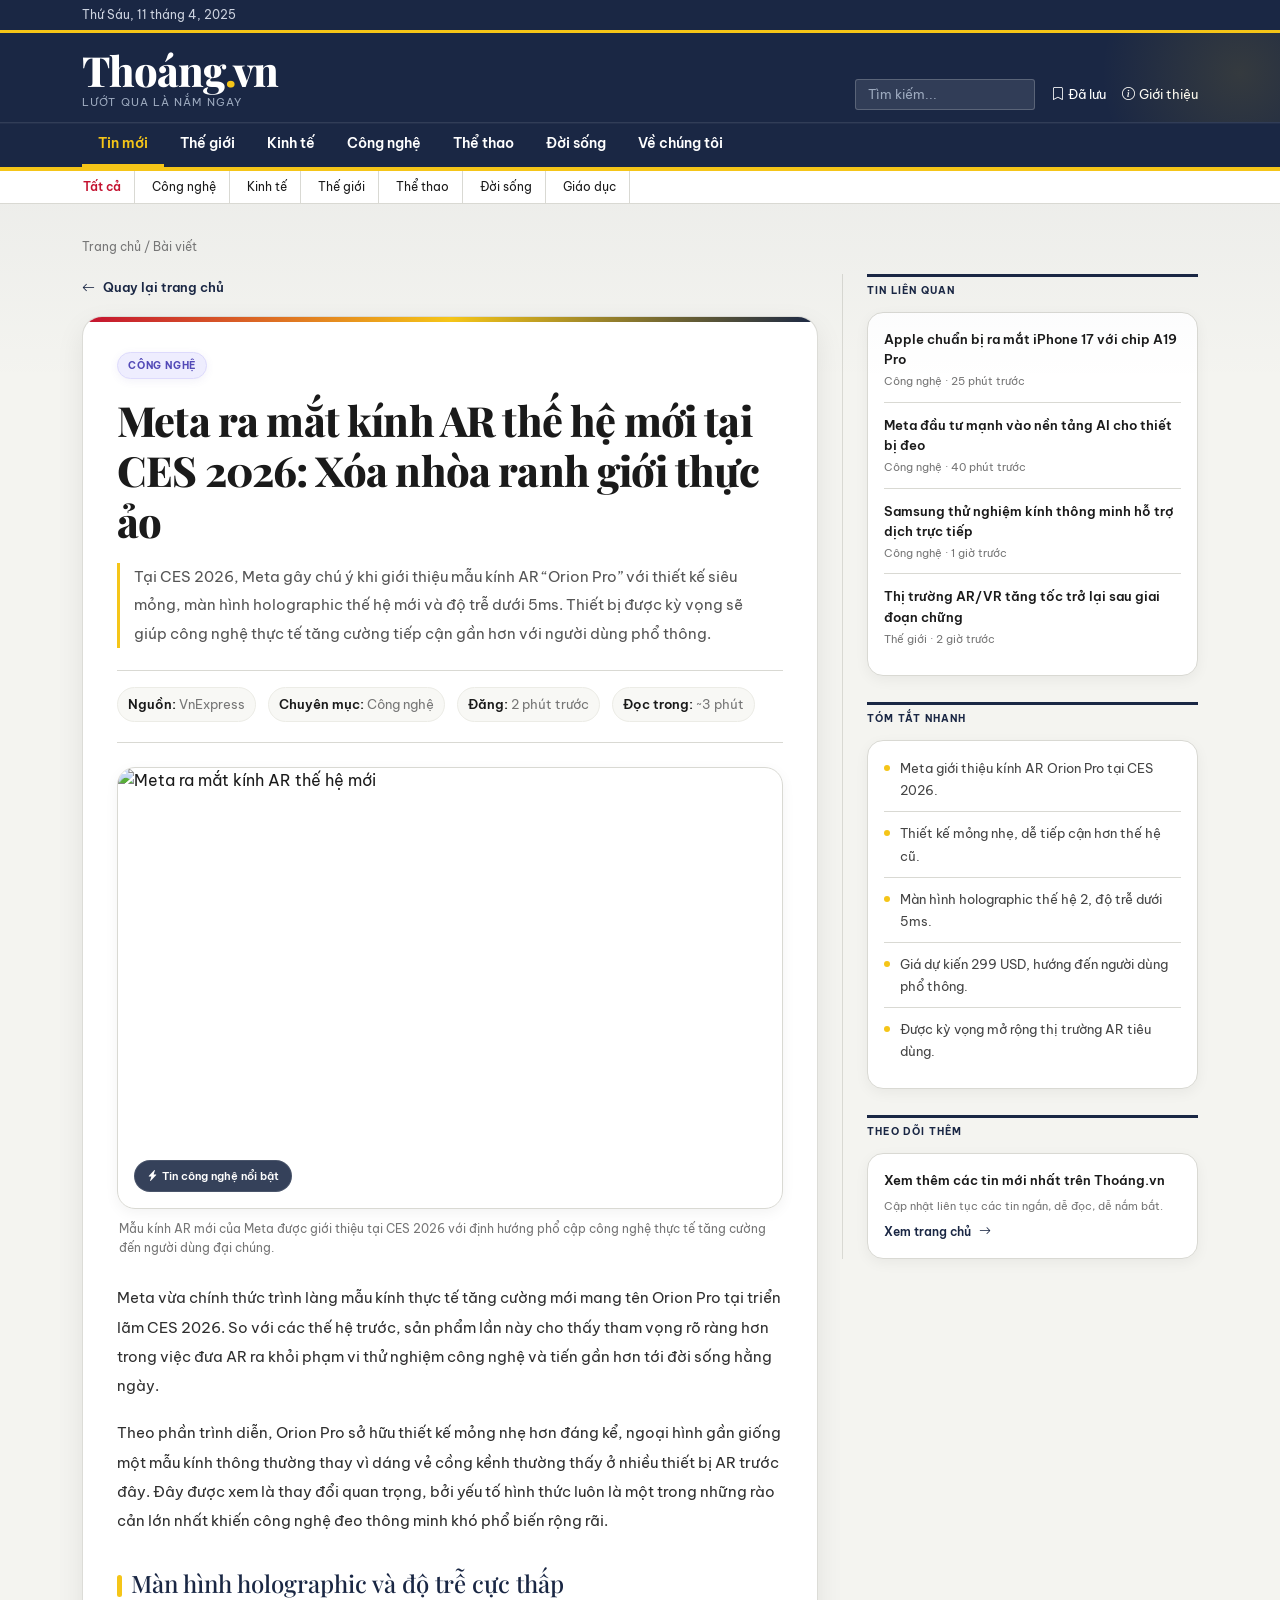
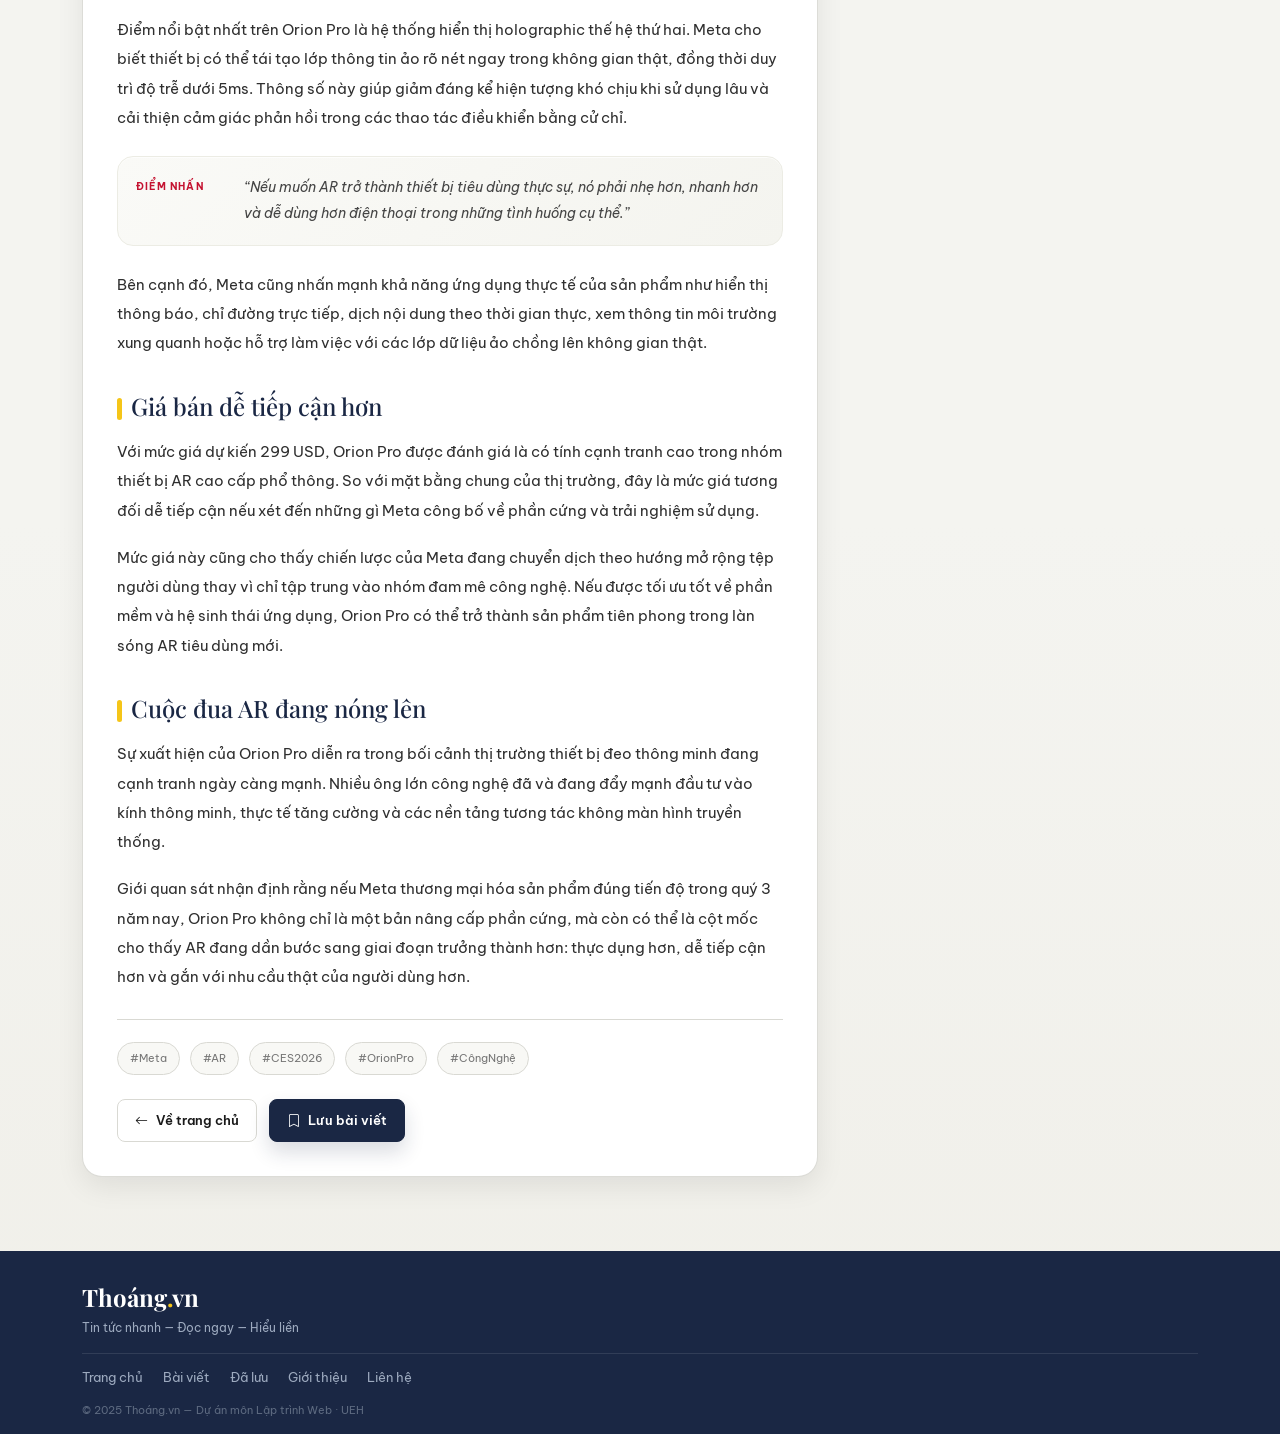
==== article.html @ 3b938985 "hoàn thành article.html" ====
<!DOCTYPE html>
<html lang="vi">
<head>
  <meta charset="UTF-8" />
  <meta name="viewport" content="width=device-width, initial-scale=1.0" />
  <title>Thoáng.vn — Bài viết</title>

  <link href="https://cdn.jsdelivr.net/npm/bootstrap@5.3.3/dist/css/bootstrap.min.css" rel="stylesheet" />
  <link href="https://cdn.jsdelivr.net/npm/bootstrap-icons@1.11.3/font/bootstrap-icons.min.css" rel="stylesheet" />
  <link href="https://fonts.googleapis.com/css2?family=Playfair+Display:wght@700;800&family=Be+Vietnam+Pro:wght@400;500;600&display=swap" rel="stylesheet" />

  <style>
    :root {
      --navy:  #1a2744;
      --red:   #c41230;
      --gold:  #f5c518;
      --bg:    #f4f4f0;
      --white: #ffffff;
      --border:#d9d9d3;
      --text:  #1a1a1a;
      --muted: #767676;
      --soft:  #f8f8f5;
      --shadow-sm: 0 4px 14px rgba(0,0,0,.05);
      --shadow-md: 0 10px 28px rgba(0,0,0,.08);
    }

    *, *::before, *::after {
      box-sizing: border-box;
      margin: 0;
      padding: 0;
    }

    html {
      scroll-behavior: smooth;
    }

    body {
      font-family: 'Be Vietnam Pro', sans-serif;
      background:
        linear-gradient(to bottom, #f4f4f0 0%, #f4f4f0 70%, #f0efe9 100%);
      color: var(--text);
    }

    a {
      text-decoration: none;
    }

    /* TOP BAR */
    .top-bar {
      background: var(--navy);
      border-bottom: 3px solid var(--gold);
      padding: 6px 0;
      font-size: 12px;
      color: #cdd3e0;
    }

    /* MASTHEAD */
    .masthead {
      background: var(--navy);
      padding: 16px 0 12px;
      position: relative;
      overflow: hidden;
    }

    .masthead::after {
      content: "";
      position: absolute;
      right: -100px;
      top: -100px;
      width: 280px;
      height: 280px;
      background: radial-gradient(circle, rgba(245,197,24,.12) 0%, rgba(245,197,24,0) 70%);
      pointer-events: none;
    }

    .masthead-logo {
      font-family: 'Playfair Display', serif;
      font-size: 2.6rem;
      font-weight: 800;
      color: #fff;
      letter-spacing: -1px;
      line-height: 1;
      position: relative;
      z-index: 2;
    }

    .masthead-logo span {
      color: var(--gold);
    }

    .masthead-tagline {
      font-size: 11px;
      color: #9daabf;
      letter-spacing: .1em;
      text-transform: uppercase;
      margin-top: 3px;
      position: relative;
      z-index: 2;
    }

    .masthead-search input {
      background: rgba(255,255,255,.1);
      border: 1px solid rgba(255,255,255,.2);
      color: #fff;
      border-radius: 3px;
      padding: 5px 12px;
      font-size: 13px;
      width: 180px;
    }

    .masthead-search input::placeholder {
      color: #9daabf;
    }

    .masthead-search input:focus {
      outline: none;
      border-color: var(--gold);
    }

    /* PRIMARY NAV */
    .primary-nav {
      background: var(--navy);
      border-top: 1px solid rgba(255,255,255,.1);
      border-bottom: 4px solid var(--gold);
      box-shadow: 0 1px 0 rgba(255,255,255,.04) inset;
    }

    .primary-nav .nav-link {
      color: #fff !important;
      font-size: 14px;
      font-weight: 600;
      padding: 10px 16px !important;
      border-bottom: 3px solid transparent;
      transition: all .15s;
    }

    .primary-nav .nav-link:hover,
    .primary-nav .nav-link.active {
      border-bottom-color: var(--gold);
      color: var(--gold) !important;
    }

    /* SECONDARY NAV */
    .secondary-nav {
      background: var(--white);
      border-bottom: 1px solid var(--border);
      overflow-x: auto;
      white-space: nowrap;
    }

    .secondary-nav::-webkit-scrollbar {
      display: none;
    }

    .secondary-nav a {
      display: inline-block;
      font-size: 12px;
      color: var(--text);
      padding: 7px 13px;
      border-right: 1px solid var(--border);
      transition: background .12s;
    }

    .secondary-nav a:hover {
      background: var(--bg);
    }

    .secondary-nav a.active {
      color: var(--red);
      font-weight: 600;
    }

    /* PAGE */
    .article-page {
      padding: 34px 0 64px;
      position: relative;
    }

    .article-page::before {
      content: "";
      position: absolute;
      left: 0;
      right: 0;
      top: 0;
      height: 180px;
      background: linear-gradient(to bottom, rgba(26,39,68,.03), rgba(26,39,68,0));
      pointer-events: none;
    }

    .breadcrumb-thoang {
      font-size: 12px;
      color: var(--muted);
      margin-bottom: 18px;
      position: relative;
      z-index: 1;
    }

    .breadcrumb-thoang a {
      color: var(--muted);
    }

    .breadcrumb-thoang a:hover {
      color: var(--navy);
    }

    .back-home {
      display: inline-flex;
      align-items: center;
      gap: 8px;
      font-size: 13px;
      font-weight: 600;
      color: var(--navy);
      margin-bottom: 18px;
      transition: transform .15s ease, color .15s ease;
    }

    .back-home:hover {
      color: var(--red);
      transform: translateX(-2px);
    }

    /* MAIN ARTICLE */
    .article-main {
      background: var(--white);
      border: 1px solid rgba(217,217,211,.9);
      border-radius: 20px;
      padding: 34px;
      box-shadow: var(--shadow-md);
      position: relative;
      overflow: hidden;
    }

    .article-main::before {
      content: "";
      position: absolute;
      left: 0;
      top: 0;
      width: 100%;
      height: 5px;
      background: linear-gradient(90deg, var(--red), var(--gold), var(--navy));
    }

    .article-category {
      display: inline-block;
      font-size: 10px;
      font-weight: 700;
      letter-spacing: .08em;
      text-transform: uppercase;
      padding: 5px 10px;
      border-radius: 999px;
      margin-bottom: 16px;
      background: #eeedfe;
      color: #534ab7;
      border: 1px solid #dddafc;
      box-shadow: 0 2px 8px rgba(83,74,183,.08);
    }

    .article-title {
      font-family: 'Playfair Display', serif;
      font-size: 2.6rem;
      line-height: 1.22;
      font-weight: 800;
      color: var(--text);
      margin-bottom: 16px;
      letter-spacing: -.02em;
    }

    .article-subtitle {
      font-size: 15px;
      line-height: 1.9;
      color: #555;
      margin-bottom: 22px;
      max-width: 95%;
      border-left: 3px solid var(--gold);
      padding-left: 14px;
    }

    .article-meta {
      display: flex;
      flex-wrap: wrap;
      gap: 12px;
      align-items: center;
      padding: 16px 0 20px;
      border-top: 1px solid var(--border);
      border-bottom: 1px solid var(--border);
      margin-bottom: 24px;
    }

    .meta-item {
      font-size: 12.5px;
      color: var(--muted);
      background: var(--soft);
      border: 1px solid #ecece6;
      padding: 7px 10px;
      border-radius: 999px;
    }

    .meta-item strong {
      color: var(--text);
      font-weight: 600;
    }

    .hero-wrap {
      margin-bottom: 26px;
    }

    .article-cover-wrap {
      position: relative;
      border-radius: 18px;
      overflow: hidden;
      border: 1px solid var(--border);
      box-shadow: var(--shadow-sm);
    }

    .article-cover {
      width: 100%;
      height: 440px;
      object-fit: cover;
      display: block;
      transition: transform .45s ease;
    }

    .article-cover-wrap:hover .article-cover {
      transform: scale(1.03);
    }

    .cover-badge {
      position: absolute;
      left: 16px;
      bottom: 16px;
      background: rgba(26,39,68,.88);
      color: #fff;
      font-size: 11px;
      font-weight: 600;
      padding: 7px 12px;
      border-radius: 999px;
      backdrop-filter: blur(4px);
      border: 1px solid rgba(255,255,255,.1);
    }

    .article-caption {
      font-size: 12px;
      color: var(--muted);
      margin-top: 10px;
      line-height: 1.6;
      padding-left: 2px;
    }

    .article-content p {
      font-size: 15px;
      line-height: 1.95;
      color: #2f2f2f;
      margin-bottom: 18px;
    }

    .article-content h2 {
      font-family: 'Playfair Display', serif;
      font-size: 1.5rem;
      line-height: 1.4;
      color: var(--navy);
      margin: 32px 0 14px;
      position: relative;
      padding-left: 14px;
    }

    .article-content h2::before {
      content: "";
      position: absolute;
      left: 0;
      top: 8px;
      width: 5px;
      height: 22px;
      border-radius: 4px;
      background: var(--gold);
    }

    .article-highlight {
      margin: 24px 0;
      display: grid;
      grid-template-columns: 92px 1fr;
      gap: 16px;
      align-items: start;
      background: linear-gradient(135deg, #fafaf7, #f4f4ef);
      border: 1px solid #ecece4;
      border-radius: 16px;
      padding: 18px;
      box-shadow: inset 0 1px 0 rgba(255,255,255,.7);
    }

    .highlight-label {
      font-size: 10px;
      font-weight: 700;
      letter-spacing: .12em;
      text-transform: uppercase;
      color: var(--red);
      padding-top: 4px;
    }

    .highlight-text {
      font-size: 14px;
      line-height: 1.85;
      color: #444;
      font-style: italic;
    }

    .article-tags {
      display: flex;
      flex-wrap: wrap;
      gap: 10px;
      margin-top: 28px;
      padding-top: 22px;
      border-top: 1px solid var(--border);
    }

    .article-tag {
      font-size: 11px;
      color: var(--muted);
      background: var(--soft);
      border: 1px solid var(--border);
      padding: 7px 12px;
      border-radius: 999px;
      transition: all .15s ease;
    }

    .article-tag:hover {
      color: var(--navy);
      border-color: var(--navy);
      transform: translateY(-1px);
    }

    .article-actions {
      display: flex;
      gap: 12px;
      flex-wrap: wrap;
      margin-top: 24px;
    }

    .btn-thoang {
      border: 1px solid var(--border);
      background: var(--white);
      color: var(--text);
      padding: 11px 17px;
      border-radius: 8px;
      font-size: 13px;
      font-weight: 600;
      transition: all .15s ease;
      box-shadow: 0 1px 0 rgba(255,255,255,.6) inset;
    }

    .btn-thoang:hover {
      background: var(--bg);
      border-color: var(--text);
      color: var(--text);
      transform: translateY(-1px);
    }

    .btn-thoang-primary {
      background: var(--navy);
      color: #fff;
      border-color: var(--navy);
      box-shadow: 0 10px 20px rgba(26,39,68,.16);
    }

    .btn-thoang-primary:hover {
      background: #0f1a35;
      border-color: #0f1a35;
      color: #fff;
    }

    /* SIDEBAR */
    .sidebar {
      border-left: 1px solid var(--border);
      padding-left: 24px;
    }

    .sidebar-block {
      margin-bottom: 26px;
    }

    .sidebar-heading {
      font-size: 10px;
      font-weight: 700;
      letter-spacing: .12em;
      text-transform: uppercase;
      color: var(--navy);
      border-top: 3px solid var(--navy);
      padding-top: 6px;
      margin-bottom: 14px;
    }

    .side-card {
      background: var(--white);
      border: 1px solid var(--border);
      border-radius: 16px;
      padding: 16px;
      box-shadow: var(--shadow-sm);
    }

    .latest-item {
      padding: 12px 0;
      border-top: 1px solid var(--border);
    }

    .latest-item:first-child {
      border-top: none;
      padding-top: 0;
    }

    .latest-title {
      font-size: 13px;
      font-weight: 600;
      line-height: 1.55;
      margin-bottom: 4px;
    }

    .latest-title a {
      color: var(--text);
      transition: color .15s ease;
    }

    .latest-title a:hover {
      color: var(--navy);
    }

    .latest-meta {
      font-size: 11px;
      color: var(--muted);
    }

    .summary-list {
      list-style: none;
      padding-left: 0;
      margin-bottom: 0;
    }

    .summary-list li {
      font-size: 13px;
      color: #444;
      line-height: 1.7;
      padding: 10px 0;
      border-top: 1px solid var(--border);
      position: relative;
      padding-left: 16px;
    }

    .summary-list li::before {
      content: "";
      position: absolute;
      left: 0;
      top: 18px;
      width: 6px;
      height: 6px;
      border-radius: 50%;
      background: var(--gold);
    }

    .summary-list li:first-child {
      border-top: none;
      padding-top: 0;
    }

    .summary-list li:first-child::before {
      top: 8px;
    }

    .follow-link {
      display: inline-flex;
      align-items: center;
      gap: 8px;
      margin-top: 8px;
      font-size: 12px;
      font-weight: 600;
      color: var(--navy);
    }

    .follow-link:hover {
      color: var(--red);
    }

    /* FOOTER */
    footer {
      background: var(--navy);
      color: #9daabf;
      padding: 28px 0 16px;
      font-size: 13px;
      margin-top: 10px;
    }

    .footer-logo {
      font-family: 'Playfair Display', serif;
      font-size: 1.5rem;
      font-weight: 700;
      color: #fff;
    }

    .footer-logo span {
      color: var(--gold);
    }

    footer a {
      color: #9daabf;
    }

    footer a:hover {
      color: #fff;
    }

    .footer-links {
      display: flex;
      gap: 20px;
      flex-wrap: wrap;
      margin: 14px 0;
      border-top: 1px solid rgba(255,255,255,.1);
      padding-top: 14px;
    }

    .footer-copy {
      font-size: 11px;
      color: #5d6a80;
      margin-top: 10px;
    }

    @media (max-width: 991px) {
      .sidebar {
        border-left: none;
        padding-left: 0;
        border-top: 1px solid var(--border);
        padding-top: 24px;
        margin-top: 24px;
      }

      .article-title {
        font-size: 2.05rem;
      }
    }

    @media (max-width: 768px) {
      .masthead-logo {
        font-size: 2rem;
      }

      .masthead-search {
        display: none;
      }

      .article-main {
        padding: 22px;
        border-radius: 16px;
      }

      .article-title {
        font-size: 1.75rem;
      }

      .article-subtitle {
        max-width: 100%;
      }

      .article-cover {
        height: 260px;
      }

      .article-highlight {
        grid-template-columns: 1fr;
        gap: 8px;
      }
    }
  </style>
</head>
<body>

  <!-- TOP BAR -->
  <div class="top-bar">
    <div class="container d-flex justify-content-between align-items-center">
      <span>Thứ Sáu, 11 tháng 4, 2025</span>
    </div>
  </div>

  <!-- MASTHEAD -->
  <div class="masthead">
    <div class="container d-flex justify-content-between align-items-end">
      <div>
        <div class="masthead-logo">Thoáng<span>.</span>vn</div>
        <div class="masthead-tagline">Lướt qua là nắm ngay</div>
      </div>

      <div class="d-flex align-items-center gap-3">
        <div class="masthead-search">
          <input type="text" placeholder="Tìm kiếm..." />
        </div>

        <a href="saved.html" class="nav-link text-white" style="font-size:13px;">
          <i class="bi bi-bookmark me-1"></i>Đã lưu
        </a>

        <a href="about.html" class="nav-link text-white" style="font-size:13px;">
          <i class="bi bi-info-circle me-1"></i>Giới thiệu
        </a>
      </div>
    </div>
  </div>

  <!-- PRIMARY NAV -->
  <div class="primary-nav">
    <div class="container">
      <ul class="nav">
        <li class="nav-item"><a class="nav-link active" href="index.html">Tin mới</a></li>
        <li class="nav-item"><a class="nav-link" href="#">Thế giới</a></li>
        <li class="nav-item"><a class="nav-link" href="#">Kinh tế</a></li>
        <li class="nav-item"><a class="nav-link" href="#">Công nghệ</a></li>
        <li class="nav-item"><a class="nav-link" href="#">Thể thao</a></li>
        <li class="nav-item"><a class="nav-link" href="#">Đời sống</a></li>
        <li class="nav-item"><a class="nav-link" href="about.html">Về chúng tôi</a></li>
      </ul>
    </div>
  </div>

  <!-- SECONDARY NAV -->
  <div class="secondary-nav">
    <div class="container p-0">
      <a href="index.html" class="active">Tất cả</a>
      <a href="#">Công nghệ</a>
      <a href="#">Kinh tế</a>
      <a href="#">Thế giới</a>
      <a href="#">Thể thao</a>
      <a href="#">Đời sống</a>
      <a href="#">Giáo dục</a>
    </div>
  </div>

  <!-- PAGE -->
  <div class="article-page">
    <div class="container">
      <div class="breadcrumb-thoang">
        <a href="index.html">Trang chủ</a> / <span>Bài viết</span>
      </div>

      <div class="row">
        <div class="col-lg-8">
          <a href="index.html" class="back-home">
            <i class="bi bi-arrow-left"></i>
            Quay lại trang chủ
          </a>

          <article class="article-main">
            <span class="article-category">Công nghệ</span>

            <h1 class="article-title">
              Meta ra mắt kính AR thế hệ mới tại CES 2026: Xóa nhòa ranh giới thực ảo
            </h1>

            <p class="article-subtitle">
              Tại CES 2026, Meta gây chú ý khi giới thiệu mẫu kính AR “Orion Pro” với thiết kế siêu mỏng, màn hình holographic thế hệ mới và độ trễ dưới 5ms. Thiết bị được kỳ vọng sẽ giúp công nghệ thực tế tăng cường tiếp cận gần hơn với người dùng phổ thông.
            </p>

            <div class="article-meta">
              <div class="meta-item"><strong>Nguồn:</strong> VnExpress</div>
              <div class="meta-item"><strong>Chuyên mục:</strong> Công nghệ</div>
              <div class="meta-item"><strong>Đăng:</strong> 2 phút trước</div>
              <div class="meta-item"><strong>Đọc trong:</strong> ~3 phút</div>
            </div>

            <div class="hero-wrap">
              <div class="article-cover-wrap">
                <img
                  class="article-cover"
                  src="https://images.unsplash.com/photo-1518770660439-4636190af475?q=80&w=1600&auto=format&fit=crop"
                  alt="Meta ra mắt kính AR thế hệ mới"
                />
                <div class="cover-badge">
                  <i class="bi bi-lightning-charge-fill me-1"></i>Tin công nghệ nổi bật
                </div>
              </div>

              <div class="article-caption">
                Mẫu kính AR mới của Meta được giới thiệu tại CES 2026 với định hướng phổ cập công nghệ thực tế tăng cường đến người dùng đại chúng.
              </div>
            </div>

            <div class="article-content">
              <p>
                Meta vừa chính thức trình làng mẫu kính thực tế tăng cường mới mang tên Orion Pro tại triển lãm CES 2026. So với các thế hệ trước, sản phẩm lần này cho thấy tham vọng rõ ràng hơn trong việc đưa AR ra khỏi phạm vi thử nghiệm công nghệ và tiến gần hơn tới đời sống hằng ngày.
              </p>

              <p>
                Theo phần trình diễn, Orion Pro sở hữu thiết kế mỏng nhẹ hơn đáng kể, ngoại hình gần giống một mẫu kính thông thường thay vì dáng vẻ cồng kềnh thường thấy ở nhiều thiết bị AR trước đây. Đây được xem là thay đổi quan trọng, bởi yếu tố hình thức luôn là một trong những rào cản lớn nhất khiến công nghệ đeo thông minh khó phổ biến rộng rãi.
              </p>

              <h2>Màn hình holographic và độ trễ cực thấp</h2>

              <p>
                Điểm nổi bật nhất trên Orion Pro là hệ thống hiển thị holographic thế hệ thứ hai. Meta cho biết thiết bị có thể tái tạo lớp thông tin ảo rõ nét ngay trong không gian thật, đồng thời duy trì độ trễ dưới 5ms. Thông số này giúp giảm đáng kể hiện tượng khó chịu khi sử dụng lâu và cải thiện cảm giác phản hồi trong các thao tác điều khiển bằng cử chỉ.
              </p>

              <div class="article-highlight">
                <div class="highlight-label">Điểm nhấn</div>
                <div class="highlight-text">
                  “Nếu muốn AR trở thành thiết bị tiêu dùng thực sự, nó phải nhẹ hơn, nhanh hơn và dễ dùng hơn điện thoại trong những tình huống cụ thể.”
                </div>
              </div>

              <p>
                Bên cạnh đó, Meta cũng nhấn mạnh khả năng ứng dụng thực tế của sản phẩm như hiển thị thông báo, chỉ đường trực tiếp, dịch nội dung theo thời gian thực, xem thông tin môi trường xung quanh hoặc hỗ trợ làm việc với các lớp dữ liệu ảo chồng lên không gian thật.
              </p>

              <h2>Giá bán dễ tiếp cận hơn</h2>

              <p>
                Với mức giá dự kiến 299 USD, Orion Pro được đánh giá là có tính cạnh tranh cao trong nhóm thiết bị AR cao cấp phổ thông. So với mặt bằng chung của thị trường, đây là mức giá tương đối dễ tiếp cận nếu xét đến những gì Meta công bố về phần cứng và trải nghiệm sử dụng.
              </p>

              <p>
                Mức giá này cũng cho thấy chiến lược của Meta đang chuyển dịch theo hướng mở rộng tệp người dùng thay vì chỉ tập trung vào nhóm đam mê công nghệ. Nếu được tối ưu tốt về phần mềm và hệ sinh thái ứng dụng, Orion Pro có thể trở thành sản phẩm tiên phong trong làn sóng AR tiêu dùng mới.
              </p>

              <h2>Cuộc đua AR đang nóng lên</h2>

              <p>
                Sự xuất hiện của Orion Pro diễn ra trong bối cảnh thị trường thiết bị đeo thông minh đang cạnh tranh ngày càng mạnh. Nhiều ông lớn công nghệ đã và đang đẩy mạnh đầu tư vào kính thông minh, thực tế tăng cường và các nền tảng tương tác không màn hình truyền thống.
              </p>

              <p>
                Giới quan sát nhận định rằng nếu Meta thương mại hóa sản phẩm đúng tiến độ trong quý 3 năm nay, Orion Pro không chỉ là một bản nâng cấp phần cứng, mà còn có thể là cột mốc cho thấy AR đang dần bước sang giai đoạn trưởng thành hơn: thực dụng hơn, dễ tiếp cận hơn và gắn với nhu cầu thật của người dùng hơn.
              </p>
            </div>

            <div class="article-tags">
              <span class="article-tag">#Meta</span>
              <span class="article-tag">#AR</span>
              <span class="article-tag">#CES2026</span>
              <span class="article-tag">#OrionPro</span>
              <span class="article-tag">#CôngNghệ</span>
            </div>

            <div class="article-actions">
              <a href="index.html" class="btn-thoang">
                <i class="bi bi-arrow-left me-2"></i>Về trang chủ
              </a>
              <a href="saved.html" class="btn-thoang btn-thoang-primary">
                <i class="bi bi-bookmark me-2"></i>Lưu bài viết
              </a>
            </div>
          </article>
        </div>

        <div class="col-lg-4">
          <div class="sidebar">
            <div class="sidebar-block">
              <div class="sidebar-heading">Tin liên quan</div>
              <div class="side-card">
                <div class="latest-item">
                  <div class="latest-title">
                    <a href="article.html">Apple chuẩn bị ra mắt iPhone 17 với chip A19 Pro</a>
                  </div>
                  <div class="latest-meta">Công nghệ · 25 phút trước</div>
                </div>

                <div class="latest-item">
                  <div class="latest-title">
                    <a href="article.html">Meta đầu tư mạnh vào nền tảng AI cho thiết bị đeo</a>
                  </div>
                  <div class="latest-meta">Công nghệ · 40 phút trước</div>
                </div>

                <div class="latest-item">
                  <div class="latest-title">
                    <a href="article.html">Samsung thử nghiệm kính thông minh hỗ trợ dịch trực tiếp</a>
                  </div>
                  <div class="latest-meta">Công nghệ · 1 giờ trước</div>
                </div>

                <div class="latest-item">
                  <div class="latest-title">
                    <a href="article.html">Thị trường AR/VR tăng tốc trở lại sau giai đoạn chững</a>
                  </div>
                  <div class="latest-meta">Thế giới · 2 giờ trước</div>
                </div>
              </div>
            </div>

            <div class="sidebar-block">
              <div class="sidebar-heading">Tóm tắt nhanh</div>
              <div class="side-card">
                <ul class="summary-list">
                  <li>Meta giới thiệu kính AR Orion Pro tại CES 2026.</li>
                  <li>Thiết kế mỏng nhẹ, dễ tiếp cận hơn thế hệ cũ.</li>
                  <li>Màn hình holographic thế hệ 2, độ trễ dưới 5ms.</li>
                  <li>Giá dự kiến 299 USD, hướng đến người dùng phổ thông.</li>
                  <li>Được kỳ vọng mở rộng thị trường AR tiêu dùng.</li>
                </ul>
              </div>
            </div>

            <div class="sidebar-block">
              <div class="sidebar-heading">Theo dõi thêm</div>
              <div class="side-card">
                <div class="latest-title mb-2">
                  <a href="index.html">Xem thêm các tin mới nhất trên Thoáng.vn</a>
                </div>
                <div class="latest-meta">Cập nhật liên tục các tin ngắn, dễ đọc, dễ nắm bắt.</div>
                <a href="index.html" class="follow-link">
                  Xem trang chủ <i class="bi bi-arrow-right"></i>
                </a>
              </div>
            </div>
          </div>
        </div>
      </div>
    </div>
  </div>

  <!-- FOOTER -->
  <footer>
    <div class="container">
      <div class="footer-logo">Thoáng<span>.</span>vn</div>
      <p style="font-size:12px;margin-top:4px;">Tin tức nhanh — Đọc ngay — Hiểu liền</p>
      <div class="footer-links">
        <a href="index.html">Trang chủ</a>
        <a href="article.html">Bài viết</a>
        <a href="saved.html">Đã lưu</a>
        <a href="about.html">Giới thiệu</a>
        <a href="#">Liên hệ</a>
      </div>
      <div class="footer-copy">&copy; 2025 Thoáng.vn — Dự án môn Lập trình Web · UEH</div>
    </div>
  </footer>

  <script src="https://cdn.jsdelivr.net/npm/bootstrap@5.3.3/dist/js/bootstrap.bundle.min.js"></script>
</body>
</html>
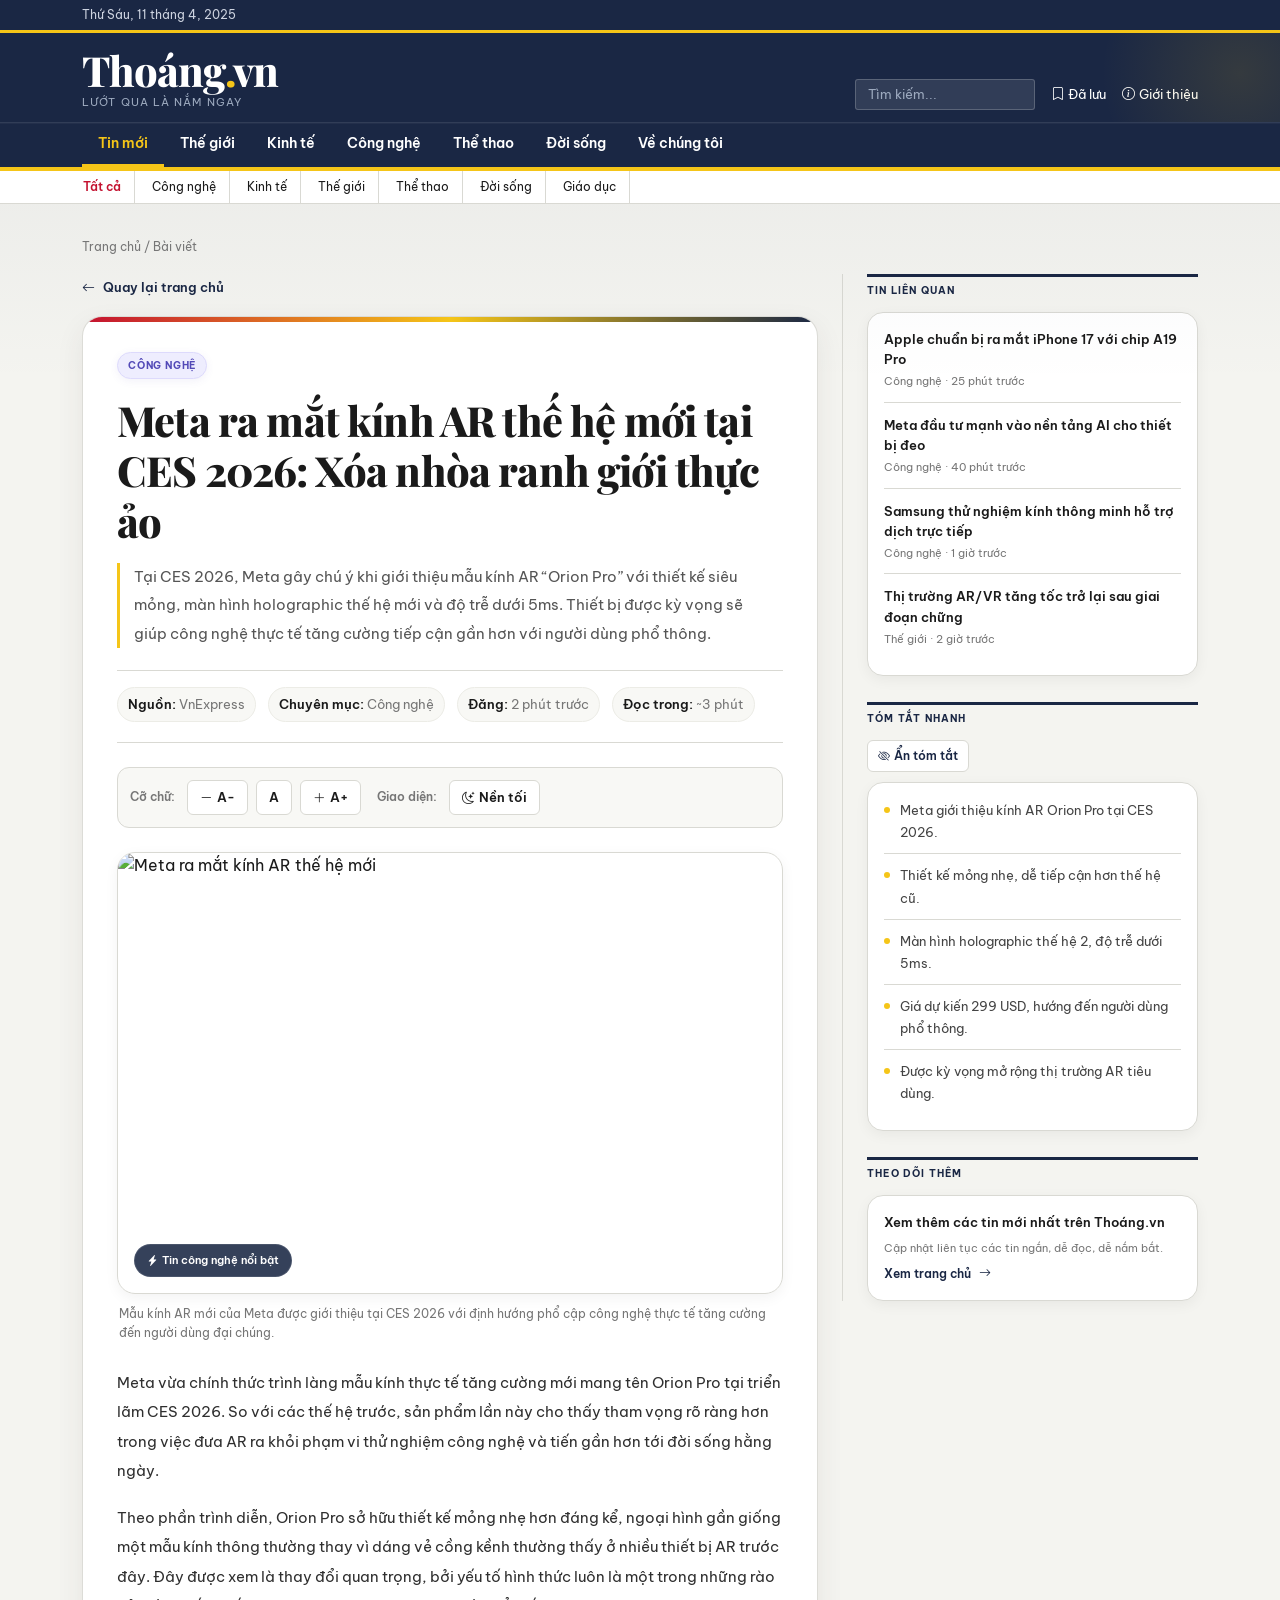
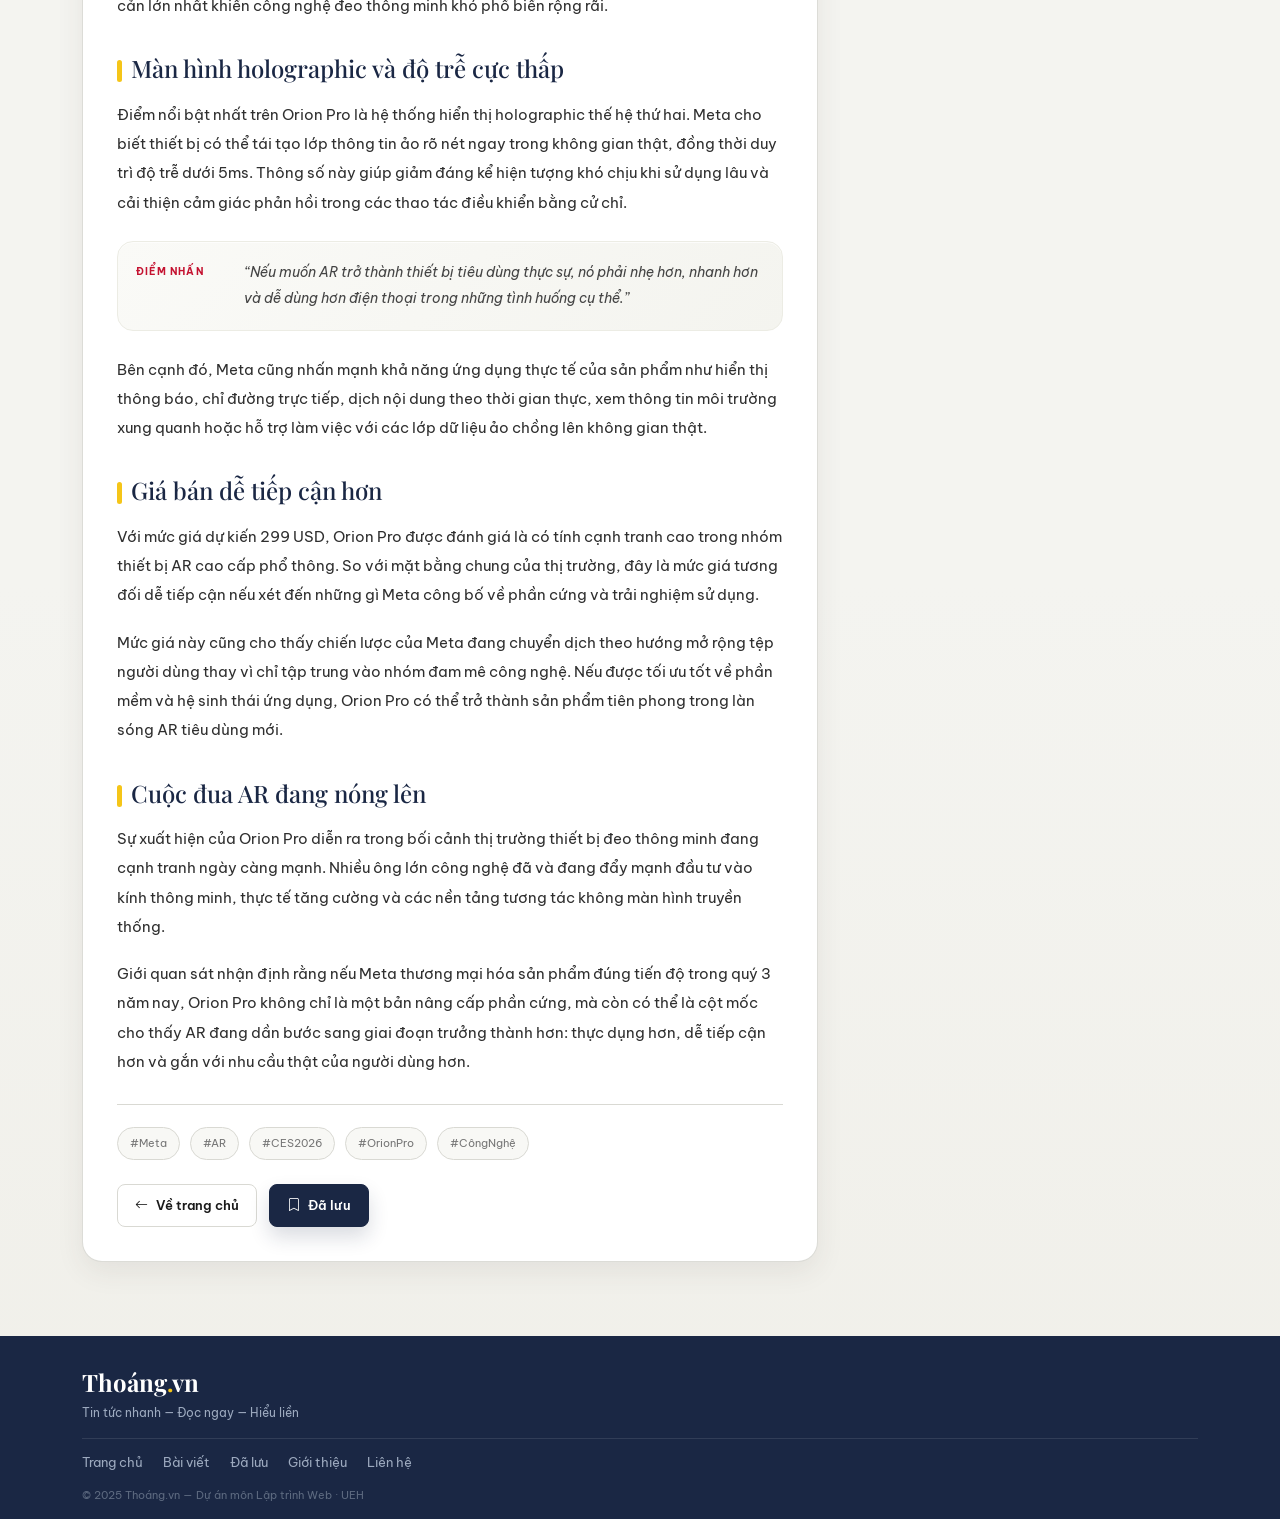
==== commit 1fb36a3a: "thêm chức năng article" ====
--- a/article.html
+++ b/article.html
@@ -21,7 +21,7 @@
       --muted: #767676;
       --soft:  #f8f8f5;
       --shadow-sm: 0 4px 14px rgba(0,0,0,.05);
-      --shadow-md: 0 10px 28px rgba(0,0,0,.08);
+      --shadow-md: 0 10px 28px rgba(65, 49, 49, 0.08);
     }
 
     *, *::before, *::after {
@@ -36,9 +36,9 @@
 
     body {
       font-family: 'Be Vietnam Pro', sans-serif;
-      background:
-        linear-gradient(to bottom, #f4f4f0 0%, #f4f4f0 70%, #f0efe9 100%);
+      background: linear-gradient(to bottom, #f4f4f0 0%, #f4f4f0 70%, #f0efe9 100%);
       color: var(--text);
+      transition: background .2s ease, color .2s ease;
     }
 
     a {
@@ -228,6 +228,7 @@
       box-shadow: var(--shadow-md);
       position: relative;
       overflow: hidden;
+      transition: background .2s ease, border-color .2s ease;
     }
 
     .article-main::before {
@@ -300,6 +301,51 @@
       font-weight: 600;
     }
 
+    /* ARTICLE TOOLS */
+    .article-tools {
+      display: flex;
+      flex-wrap: wrap;
+      align-items: center;
+      gap: 8px;
+      margin: 0 0 24px;
+      padding: 12px;
+      background: var(--soft);
+      border: 1px solid var(--border);
+      border-radius: 12px;
+      transition: background .2s ease, border-color .2s ease;
+    }
+
+    .tool-label {
+      font-size: 12px;
+      font-weight: 600;
+      color: var(--muted);
+      margin-right: 4px;
+    }
+
+    .article-tool-btn {
+      border: 1px solid var(--border);
+      background: var(--white);
+      color: var(--text);
+      padding: 7px 12px;
+      border-radius: 6px;
+      font-size: 12.5px;
+      font-weight: 600;
+      cursor: pointer;
+      transition: all .15s ease;
+    }
+
+    .article-tool-btn:hover {
+      background: var(--bg);
+      border-color: var(--navy);
+      color: var(--navy);
+    }
+
+    .article-tool-btn.active {
+      background: var(--navy);
+      border-color: var(--navy);
+      color: #fff;
+    }
+
     .hero-wrap {
       margin-bottom: 26px;
     }
@@ -346,8 +392,14 @@
       padding-left: 2px;
     }
 
+    /* FONT SIZE FIX */
+    .article-content {
+      font-size: 15px;
+      transition: font-size .15s ease;
+    }
+
     .article-content p {
-      font-size: 15px;
+      font-size: inherit;
       line-height: 1.95;
       color: #2f2f2f;
       margin-bottom: 18px;
@@ -494,6 +546,7 @@
       border-radius: 16px;
       padding: 16px;
       box-shadow: var(--shadow-sm);
+      transition: background .2s ease, border-color .2s ease;
     }
 
     .latest-item {
@@ -525,6 +578,24 @@
     .latest-meta {
       font-size: 11px;
       color: var(--muted);
+    }
+
+    .summary-toggle {
+      border: 1px solid var(--border);
+      background: var(--white);
+      color: var(--navy);
+      padding: 6px 10px;
+      border-radius: 6px;
+      font-size: 12px;
+      font-weight: 600;
+      cursor: pointer;
+      margin-bottom: 10px;
+      transition: all .15s ease;
+    }
+
+    .summary-toggle:hover {
+      background: var(--bg);
+      border-color: var(--navy);
     }
 
     .summary-list {
@@ -577,6 +648,153 @@
       color: var(--red);
     }
 
+    /* BACK TO TOP BUTTON */
+    .back-to-top {
+      position: fixed;
+      right: 22px;
+      bottom: 24px;
+      width: 44px;
+      height: 44px;
+      border: none;
+      border-radius: 50%;
+      background: var(--navy);
+      color: #fff;
+      font-size: 18px;
+      display: none;
+      align-items: center;
+      justify-content: center;
+      cursor: pointer;
+      box-shadow: 0 8px 22px rgba(26,39,68,.25);
+      z-index: 999;
+      transition: all .2s ease;
+    }
+
+    .back-to-top:hover {
+      background: #0f1a35;
+      transform: translateY(-2px);
+    }
+
+    .back-to-top.show {
+      display: flex;
+    }
+
+    /* DARK MODE */
+    body.dark-mode {
+      background: #101624;
+      color: #e8edf5;
+    }
+
+    body.dark-mode .article-page {
+      background: #101624;
+    }
+
+    body.dark-mode .article-main,
+    body.dark-mode .side-card,
+    body.dark-mode .article-tools {
+      background: #172033;
+      border-color: #2d3850;
+    }
+
+    body.dark-mode .article-title,
+    body.dark-mode .article-content h2,
+    body.dark-mode .latest-title a,
+    body.dark-mode .breadcrumb-thoang a,
+    body.dark-mode .back-home,
+    body.dark-mode .sidebar-heading {
+      color: #ffffff;
+    }
+
+    body.dark-mode .article-subtitle,
+    body.dark-mode .article-content p,
+    body.dark-mode .highlight-text,
+    body.dark-mode .summary-list li,
+    body.dark-mode .latest-meta,
+    body.dark-mode .breadcrumb-thoang,
+    body.dark-mode .meta-item,
+    body.dark-mode .tool-label,
+    body.dark-mode .article-caption {
+      color: #c8d0df;
+    }
+
+    body.dark-mode .meta-item,
+    body.dark-mode .article-tag,
+    body.dark-mode .summary-toggle,
+    body.dark-mode .article-tool-btn,
+    body.dark-mode .btn-thoang {
+      background: #202b42;
+      border-color: #34405a;
+      color: #e8edf5;
+    }
+
+    body.dark-mode .article-tool-btn:hover,
+    body.dark-mode .summary-toggle:hover,
+    body.dark-mode .btn-thoang:hover {
+      background: #293754;
+      border-color: var(--gold);
+      color: #ffffff;
+    }
+
+    body.dark-mode .article-highlight {
+      background: #202b42;
+      border-color: #34405a;
+    }
+
+    body.dark-mode .article-cover-wrap {
+      border-color: #34405a;
+    }
+
+    body.dark-mode .sidebar {
+      border-left-color: #34405a;
+    }
+
+    body.dark-mode .latest-item,
+    body.dark-mode .summary-list li,
+    body.dark-mode .article-meta,
+    body.dark-mode .article-tags {
+      border-color: #34405a;
+    }
+
+    body.dark-mode .secondary-nav {
+      background: #172033;
+      border-bottom-color: #34405a;
+    }
+
+    body.dark-mode .secondary-nav a {
+      color: #e8edf5;
+      border-right-color: #34405a;
+    }
+
+    body.dark-mode .secondary-nav a:hover {
+      background: #202b42;
+    }
+
+    body.dark-mode .secondary-nav a.active {
+      color: var(--gold);
+    }
+
+    body.dark-mode .article-content h2::before,
+    body.dark-mode .summary-list li::before {
+      background: var(--gold);
+    }
+
+    body.dark-mode .article-highlight {
+      box-shadow: none;
+    }
+/* FIX META ITEM TRONG DARK MODE - DỊU HƠN */
+body.dark-mode .article-meta {
+  border-top-color: rgba(255, 255, 255, 0.35);
+  border-bottom-color: rgba(255, 255, 255, 0.35);
+}
+
+body.dark-mode .meta-item {
+  background: #172033;
+  border-color: rgba(255, 255, 255, 0.55);
+  color: #ffffff;
+}
+
+body.dark-mode .meta-item strong {
+  color: #ffffff !important;
+}
     /* FOOTER */
     footer {
       background: var(--navy);
@@ -629,6 +847,10 @@
         margin-top: 24px;
       }
 
+      body.dark-mode .sidebar {
+        border-top-color: #34405a;
+      }
+
       .article-title {
         font-size: 2.05rem;
       }
@@ -664,11 +886,16 @@
         grid-template-columns: 1fr;
         gap: 8px;
       }
+
+      .back-to-top {
+        right: 16px;
+        bottom: 18px;
+      }
     }
   </style>
 </head>
+
 <body>
-
   <!-- TOP BAR -->
   <div class="top-bar">
     <div class="container d-flex justify-content-between align-items-center">
@@ -760,6 +987,29 @@
               <div class="meta-item"><strong>Đọc trong:</strong> ~3 phút</div>
             </div>
 
+            <!-- ARTICLE TOOLS -->
+            <div class="article-tools">
+              <span class="tool-label">Cỡ chữ:</span>
+
+              <button type="button" class="article-tool-btn" onclick="changeFontSize(-1)">
+                <i class="bi bi-dash-lg me-1"></i>A-
+              </button>
+
+              <button type="button" class="article-tool-btn" onclick="resetFontSize()">
+                A
+              </button>
+
+              <button type="button" class="article-tool-btn" onclick="changeFontSize(1)">
+                <i class="bi bi-plus-lg me-1"></i>A+
+              </button>
+
+              <span class="tool-label ms-2">Giao diện:</span>
+
+              <button type="button" class="article-tool-btn" onclick="toggleTheme()" id="themeToggleBtn">
+                <i class="bi bi-moon-stars me-1"></i>Nền tối
+              </button>
+            </div>
+
             <div class="hero-wrap">
               <div class="article-cover-wrap">
                 <img
@@ -777,7 +1027,7 @@
               </div>
             </div>
 
-            <div class="article-content">
+            <div class="article-content" id="articleContent">
               <p>
                 Meta vừa chính thức trình làng mẫu kính thực tế tăng cường mới mang tên Orion Pro tại triển lãm CES 2026. So với các thế hệ trước, sản phẩm lần này cho thấy tham vọng rõ ràng hơn trong việc đưa AR ra khỏi phạm vi thử nghiệm công nghệ và tiến gần hơn tới đời sống hằng ngày.
               </p>
@@ -836,8 +1086,9 @@
               <a href="index.html" class="btn-thoang">
                 <i class="bi bi-arrow-left me-2"></i>Về trang chủ
               </a>
+
               <a href="saved.html" class="btn-thoang btn-thoang-primary">
-                <i class="bi bi-bookmark me-2"></i>Lưu bài viết
+                <i class="bi bi-bookmark me-2"></i>Đã lưu
               </a>
             </div>
           </article>
@@ -847,6 +1098,7 @@
           <div class="sidebar">
             <div class="sidebar-block">
               <div class="sidebar-heading">Tin liên quan</div>
+
               <div class="side-card">
                 <div class="latest-item">
                   <div class="latest-title">
@@ -880,7 +1132,12 @@
 
             <div class="sidebar-block">
               <div class="sidebar-heading">Tóm tắt nhanh</div>
-              <div class="side-card">
+
+              <button type="button" class="summary-toggle" onclick="toggleSummary()" id="summaryToggleBtn">
+                <i class="bi bi-eye-slash me-1"></i>Ẩn tóm tắt
+              </button>
+
+              <div class="side-card" id="summaryBox">
                 <ul class="summary-list">
                   <li>Meta giới thiệu kính AR Orion Pro tại CES 2026.</li>
                   <li>Thiết kế mỏng nhẹ, dễ tiếp cận hơn thế hệ cũ.</li>
@@ -893,11 +1150,16 @@
 
             <div class="sidebar-block">
               <div class="sidebar-heading">Theo dõi thêm</div>
+
               <div class="side-card">
                 <div class="latest-title mb-2">
                   <a href="index.html">Xem thêm các tin mới nhất trên Thoáng.vn</a>
                 </div>
-                <div class="latest-meta">Cập nhật liên tục các tin ngắn, dễ đọc, dễ nắm bắt.</div>
+
+                <div class="latest-meta">
+                  Cập nhật liên tục các tin ngắn, dễ đọc, dễ nắm bắt.
+                </div>
+
                 <a href="index.html" class="follow-link">
                   Xem trang chủ <i class="bi bi-arrow-right"></i>
                 </a>
@@ -909,11 +1171,20 @@
     </div>
   </div>
 
+  <!-- BACK TO TOP BUTTON -->
+  <button type="button" class="back-to-top" id="backToTopBtn" onclick="scrollToTop()" title="Lên đầu trang">
+    <i class="bi bi-arrow-up"></i>
+  </button>
+
   <!-- FOOTER -->
   <footer>
     <div class="container">
       <div class="footer-logo">Thoáng<span>.</span>vn</div>
-      <p style="font-size:12px;margin-top:4px;">Tin tức nhanh — Đọc ngay — Hiểu liền</p>
+
+      <p style="font-size:12px;margin-top:4px;">
+        Tin tức nhanh — Đọc ngay — Hiểu liền
+      </p>
+
       <div class="footer-links">
         <a href="index.html">Trang chủ</a>
         <a href="article.html">Bài viết</a>
@@ -921,10 +1192,121 @@
         <a href="about.html">Giới thiệu</a>
         <a href="#">Liên hệ</a>
       </div>
-      <div class="footer-copy">&copy; 2025 Thoáng.vn — Dự án môn Lập trình Web · UEH</div>
+
+      <div class="footer-copy">
+        &copy; 2025 Thoáng.vn — Dự án môn Lập trình Web · UEH
+      </div>
     </div>
   </footer>
 
   <script src="https://cdn.jsdelivr.net/npm/bootstrap@5.3.3/dist/js/bootstrap.bundle.min.js"></script>
+
+  <script>
+    let currentFontSize = Number(localStorage.getItem("articleFontSize")) || 15;
+    let currentTheme = localStorage.getItem("articleTheme") || "light";
+
+    function applyFontSize() {
+      const articleContent = document.getElementById("articleContent");
+
+      if (!articleContent) {
+        return;
+      }
+
+      articleContent.style.fontSize = currentFontSize + "px";
+      localStorage.setItem("articleFontSize", currentFontSize);
+    }
+
+    function changeFontSize(step) {
+      currentFontSize = currentFontSize + step;
+
+      if (currentFontSize < 13) {
+        currentFontSize = 13;
+      }
+
+      if (currentFontSize > 20) {
+        currentFontSize = 20;
+      }
+
+      applyFontSize();
+    }
+
+    function resetFontSize() {
+      currentFontSize = 15;
+      applyFontSize();
+    }
+
+    function applyTheme() {
+      const themeBtn = document.getElementById("themeToggleBtn");
+
+      if (currentTheme === "dark") {
+        document.body.classList.add("dark-mode");
+
+        if (themeBtn) {
+          themeBtn.innerHTML = '<i class="bi bi-sun me-1"></i>Nền sáng';
+        }
+      } else {
+        document.body.classList.remove("dark-mode");
+
+        if (themeBtn) {
+          themeBtn.innerHTML = '<i class="bi bi-moon-stars me-1"></i>Nền tối';
+        }
+      }
+
+      localStorage.setItem("articleTheme", currentTheme);
+    }
+
+    function toggleTheme() {
+      if (currentTheme === "dark") {
+        currentTheme = "light";
+      } else {
+        currentTheme = "dark";
+      }
+
+      applyTheme();
+    }
+
+    function toggleSummary() {
+      const summaryBox = document.getElementById("summaryBox");
+      const summaryBtn = document.getElementById("summaryToggleBtn");
+
+      if (!summaryBox || !summaryBtn) {
+        return;
+      }
+
+      if (summaryBox.style.display === "none") {
+        summaryBox.style.display = "block";
+        summaryBtn.innerHTML = '<i class="bi bi-eye-slash me-1"></i>Ẩn tóm tắt';
+      } else {
+        summaryBox.style.display = "none";
+        summaryBtn.innerHTML = '<i class="bi bi-eye me-1"></i>Hiện tóm tắt';
+      }
+    }
+
+    const backToTopBtn = document.getElementById("backToTopBtn");
+
+    window.addEventListener("scroll", function () {
+      if (!backToTopBtn) {
+        return;
+      }
+
+      if (window.scrollY > 350) {
+        backToTopBtn.classList.add("show");
+      } else {
+        backToTopBtn.classList.remove("show");
+      }
+    });
+
+    function scrollToTop() {
+      window.scrollTo({
+        top: 0,
+        behavior: "smooth"
+      });
+    }
+
+    document.addEventListener("DOMContentLoaded", function () {
+      applyFontSize();
+      applyTheme();
+    });
+  </script>
 </body>
 </html>
